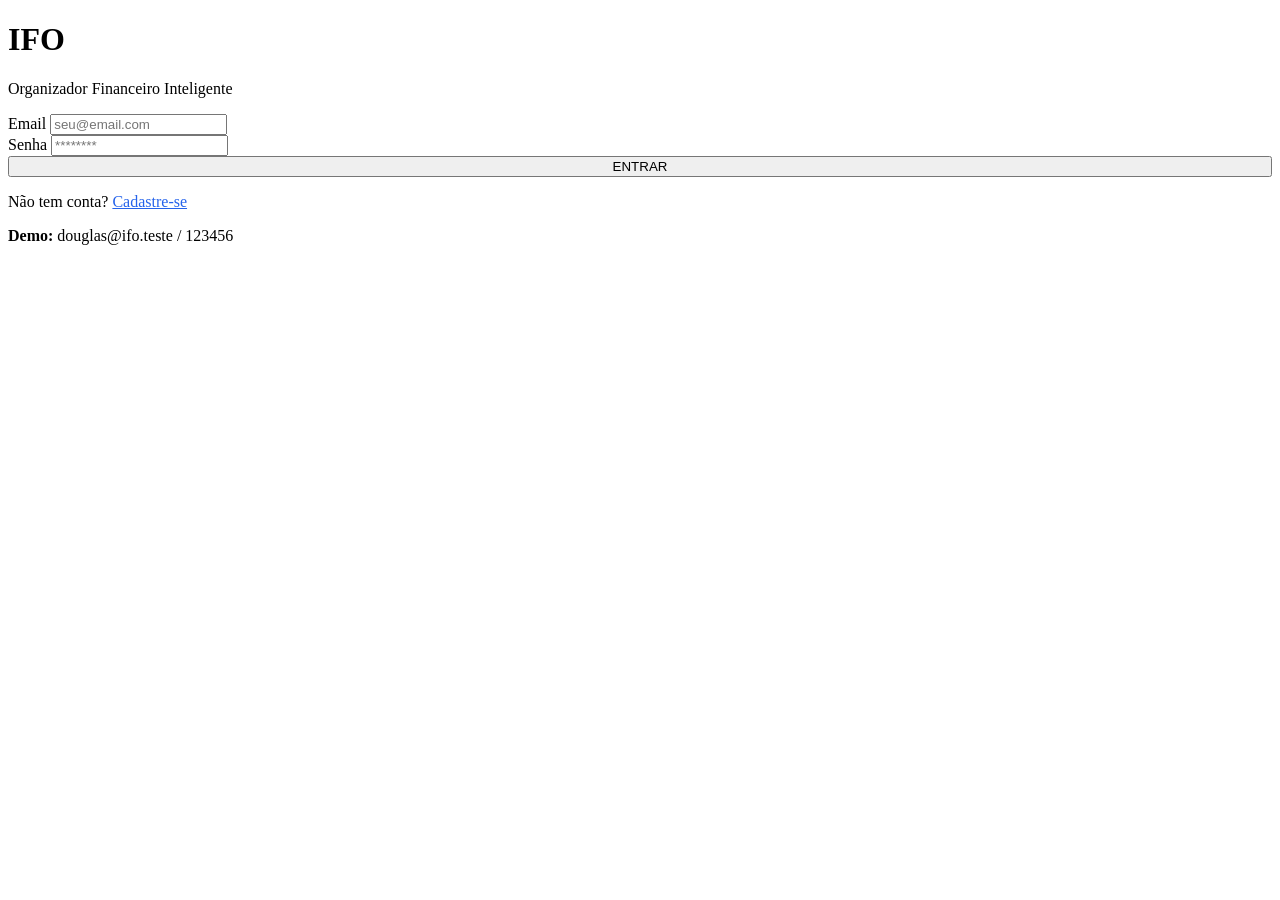
==== frontend/index.html @ 8661c63c "Frontend completo IFO - Sprint 02" ====
<!DOCTYPE html>
<html lang="pt-BR">
<head>
    <meta charset="UTF-8">
    <meta name="viewport" content="width=device-width, initial-scale=1.0">
    <title>IFO - Login</title>
    <link rel="stylesheet" href="css/estilo.css">
</head>
<body>
    <div class="login-container">
        <div class="login-box">
            <h1>IFO</h1>
            <p>Organizador Financeiro Inteligente</p>
            
            <form id="form-login">
                <div class="form-group">
                    <label for="email">Email</label>
                    <input type="email" id="email" class="form-control" placeholder="seu@email.com" required>
                </div>
                
                <div class="form-group">
                    <label for="senha">Senha</label>
                    <input type="password" id="senha" class="form-control" placeholder="********" required>
                </div>
                
                <button type="submit" class="btn btn-primary" style="width: 100%;">ENTRAR</button>
            </form>
            
            <p class="mt-3 text-center">
                Não tem conta? <a href="#" style="color: #2563EB;">Cadastre-se</a>
            </p>
            
            <div class="alert alert-info mt-3">
                <strong>Demo:</strong> douglas@ifo.teste / 123456
            </div>
        </div>
    </div>

    <script src="js/app.js"></script>
    <script>
        document.getElementById("form-login").addEventListener("submit", function(e) {
            e.preventDefault();
            // Simula login - na Sprint 2 será integrado com backend
            window.location.href = "dashboard.html";
        });
    </script>
</body>
</html>
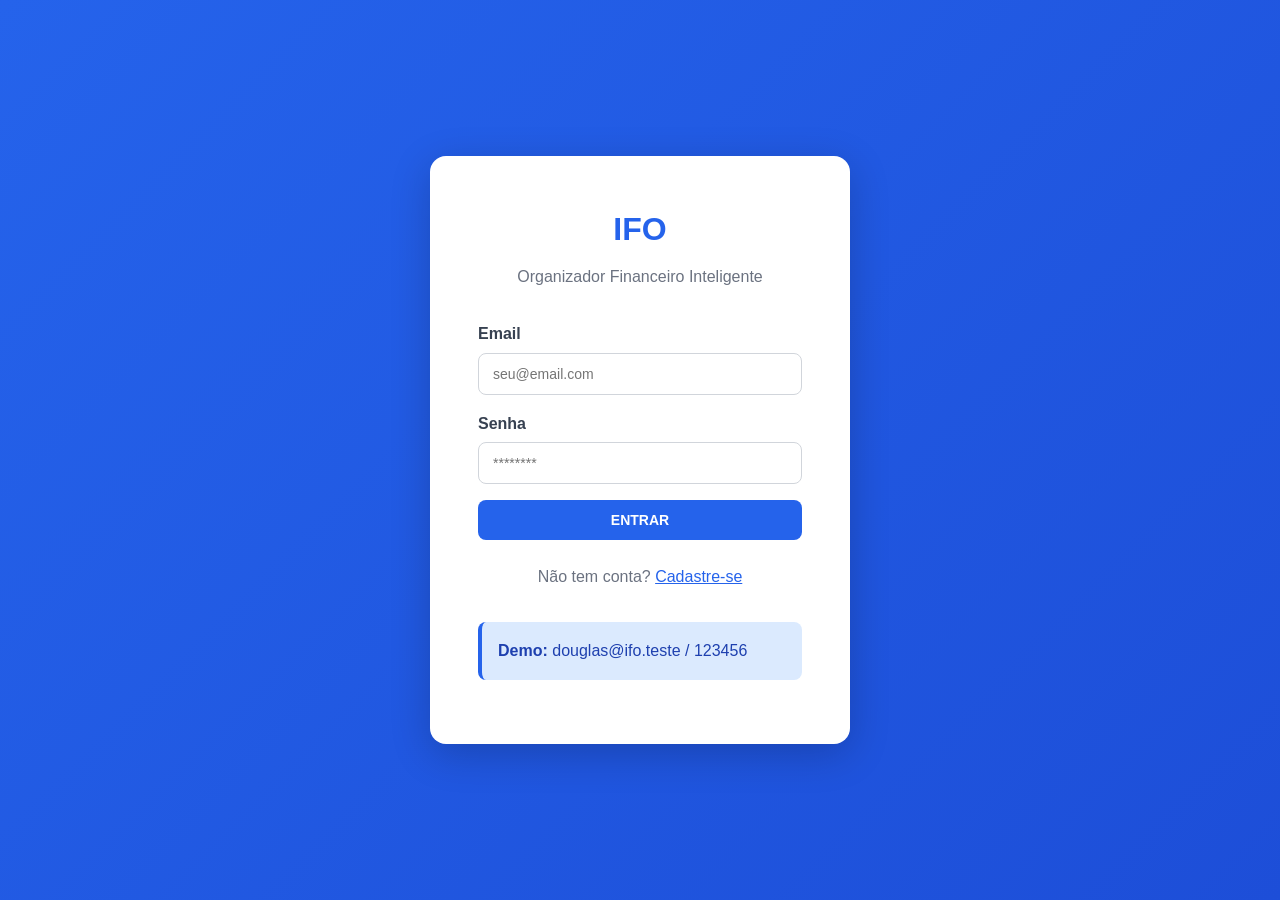
==== commit 3c8248ee: "Correção de caminhos com diretório anterior" ====
--- a/frontend/index.html
+++ b/frontend/index.html
@@ -1,48 +1,65 @@
-<!DOCTYPE html>
+<!doctype html>
 <html lang="pt-BR">
-<head>
-    <meta charset="UTF-8">
-    <meta name="viewport" content="width=device-width, initial-scale=1.0">
+  <head>
+    <meta charset="UTF-8" />
+    <meta name="viewport" content="width=device-width, initial-scale=1.0" />
     <title>IFO - Login</title>
-    <link rel="stylesheet" href="css/estilo.css">
-</head>
-<body>
+    <link rel="stylesheet" href="../frontend/CSS/estilo.css" />
+  </head>
+  <body>
     <div class="login-container">
-        <div class="login-box">
-            <h1>IFO</h1>
-            <p>Organizador Financeiro Inteligente</p>
-            
-            <form id="form-login">
-                <div class="form-group">
-                    <label for="email">Email</label>
-                    <input type="email" id="email" class="form-control" placeholder="seu@email.com" required>
-                </div>
-                
-                <div class="form-group">
-                    <label for="senha">Senha</label>
-                    <input type="password" id="senha" class="form-control" placeholder="********" required>
-                </div>
-                
-                <button type="submit" class="btn btn-primary" style="width: 100%;">ENTRAR</button>
-            </form>
-            
-            <p class="mt-3 text-center">
-                Não tem conta? <a href="#" style="color: #2563EB;">Cadastre-se</a>
-            </p>
-            
-            <div class="alert alert-info mt-3">
-                <strong>Demo:</strong> douglas@ifo.teste / 123456
-            </div>
+      <div class="login-box">
+        <h1>IFO</h1>
+        <p>Organizador Financeiro Inteligente</p>
+
+        <form id="form-login">
+          <div class="form-group">
+            <label for="email">Email</label>
+            <input
+              type="email"
+              id="email"
+              class="form-control"
+              placeholder="seu@email.com"
+              required
+            />
+          </div>
+
+          <div class="form-group">
+            <label for="senha">Senha</label>
+            <input
+              type="password"
+              id="senha"
+              class="form-control"
+              placeholder="********"
+              required
+            />
+          </div>
+
+          <button type="submit" class="btn btn-primary" style="width: 100%">
+            ENTRAR
+          </button>
+        </form>
+
+        <p class="mt-3 text-center">
+          Não tem conta?
+          <a href="cadastro.html" style="color: #2563eb">Cadastre-se</a>
+        </p>
+
+        <div class="alert alert-info mt-3">
+          <strong>Demo:</strong> douglas@ifo.teste / 123456
         </div>
+      </div>
     </div>
 
-    <script src="js/app.js"></script>
+    <script src="../frontend/js/app.js"></script>
     <script>
-        document.getElementById("form-login").addEventListener("submit", function(e) {
-            e.preventDefault();
-            // Simula login - na Sprint 2 será integrado com backend
-            window.location.href = "dashboard.html";
+      document
+        .getElementById("form-login")
+        .addEventListener("submit", function (e) {
+          e.preventDefault();
+          // Simula login - na Sprint 2 será integrado com backend
+          window.location.href = "dashboard.html";
         });
     </script>
-</body>
-</html>+  </body>
+</html>
--- a/frontend/CSS/estilo.css
+++ b/frontend/CSS/estilo.css
@@ -0,0 +1,456 @@
+/* ============================================
+   IFO - Estilos Globais
+   ============================================ */
+
+* {
+    margin: 0;
+    padding: 0;
+    box-sizing: border-box;
+    font-family: 'Segoe UI', Tahoma, Geneva, Verdana, sans-serif;
+}
+
+body {
+    background-color: #F3F4F6;
+    color: #1F2937;
+    line-height: 1.6;
+}
+
+/* ============================================
+   HEADER / NAVEGAÇÃO
+   ============================================ */
+
+.header {
+    background: linear-gradient(135deg, #2563EB 0%, #1D4ED8 100%);
+    color: white;
+    padding: 16px 24px;
+    box-shadow: 0 2px 8px rgba(0,0,0,0.1);
+    position: sticky;
+    top: 0;
+    z-index: 100;
+}
+
+.navbar {
+    display: flex;
+    justify-content: space-between;
+    align-items: center;
+    max-width: 1200px;
+    margin: 0 auto;
+}
+
+.logo {
+    font-size: 28px;
+    font-weight: bold;
+    letter-spacing: 2px;
+}
+
+.menu {
+    display: flex;
+    list-style: none;
+    gap: 8px;
+}
+
+.menu a {
+    color: white;
+    text-decoration: none;
+    padding: 10px 18px;
+    border-radius: 8px;
+    transition: background 0.3s;
+    font-weight: 500;
+}
+
+.menu a:hover,
+.menu a.ativo {
+    background-color: rgba(255,255,255,0.2);
+}
+
+.usuario {
+    background: rgba(255,255,255,0.2);
+    padding: 8px 16px;
+    border-radius: 8px;
+    cursor: pointer;
+}
+
+/* ============================================
+   CONTAINER PRINCIPAL
+   ============================================ */
+
+.container {
+    max-width: 1200px;
+    margin: 24px auto;
+    padding: 0 24px;
+}
+
+/* ============================================
+   CARDS / CONTAINERS
+   ============================================ */
+
+.card {
+    background: white;
+    border-radius: 12px;
+    border: 1px solid #E5E7EB;
+    box-shadow: 0 1px 3px rgba(0,0,0,0.1);
+    padding: 24px;
+    margin-bottom: 24px;
+}
+
+.card h2,
+.card h3 {
+    margin-bottom: 16px;
+    color: #1F2937;
+}
+
+/* ============================================
+   GRID LAYOUTS
+   ============================================ */
+
+.grid-2 {
+    display: grid;
+    grid-template-columns: repeat(2, 1fr);
+    gap: 24px;
+    margin-bottom: 24px;
+}
+
+.grid-3 {
+    display: grid;
+    grid-template-columns: repeat(3, 1fr);
+    gap: 24px;
+    margin-bottom: 24px;
+}
+
+@media (max-width: 768px) {
+    .grid-2,
+    .grid-3 {
+        grid-template-columns: 1fr;
+    }
+}
+
+/* ============================================
+   SALDO E VALORES
+   ============================================ */
+
+.saldo .valor {
+    font-size: 42px;
+    font-weight: bold;
+    color: #2563EB;
+    margin: 16px 0;
+}
+
+.receita .valor {
+    color: #10B981;
+}
+
+.despesa .valor {
+    color: #EF4444;
+}
+
+/* ============================================
+   BOTÕES
+   ============================================ */
+
+.btn {
+    padding: 12px 24px;
+    border-radius: 8px;
+    border: none;
+    cursor: pointer;
+    font-weight: 600;
+    font-size: 14px;
+    transition: all 0.3s;
+    display: inline-block;
+    text-decoration: none;
+}
+
+.btn-primary {
+    background-color: #2563EB;
+    color: white;
+}
+
+.btn-primary:hover {
+    background-color: #1D4ED8;
+}
+
+.btn-success {
+    background-color: #10B981;
+    color: white;
+}
+
+.btn-success:hover {
+    background-color: #059669;
+}
+
+.btn-danger {
+    background-color: #EF4444;
+    color: white;
+}
+
+.btn-danger:hover {
+    background-color: #DC2626;
+}
+
+.btn-secondary {
+    background-color: #6B7280;
+    color: white;
+}
+
+.btn-secondary:hover {
+    background-color: #4B5563;
+}
+
+.btn-sm {
+    padding: 6px 12px;
+    font-size: 12px;
+}
+
+/* ============================================
+   FORMULÁRIOS
+   ============================================ */
+
+.form-group {
+    margin-bottom: 16px;
+}
+
+.form-group label {
+    display: block;
+    margin-bottom: 6px;
+    font-weight: 600;
+    color: #374151;
+}
+
+.form-control {
+    width: 100%;
+    padding: 12px 14px;
+    border: 1px solid #D1D5DB;
+    border-radius: 8px;
+    font-size: 14px;
+    transition: border-color 0.3s;
+}
+
+.form-control:focus {
+    outline: none;
+    border-color: #2563EB;
+    box-shadow: 0 0 0 3px rgba(37,99,235,0.1);
+}
+
+/* ============================================
+   TABELAS
+   ============================================ */
+
+.table {
+    width: 100%;
+    border-collapse: collapse;
+    background: white;
+}
+
+.table th,
+.table td {
+    padding: 14px;
+    text-align: left;
+    border-bottom: 1px solid #E5E7EB;
+}
+
+.table th {
+    background-color: #F9FAFB;
+    font-weight: 600;
+    color: #374151;
+}
+
+.table tr:hover {
+    background-color: #F9FAFB;
+}
+
+/* ============================================
+   BADGES / ETIQUETAS
+   ============================================ */
+
+.badge {
+    display: inline-block;
+    padding: 4px 10px;
+    border-radius: 20px;
+    font-size: 12px;
+    font-weight: 600;
+}
+
+.badge-receita {
+    background-color: #D1FAE5;
+    color: #065F46;
+}
+
+.badge-despesa {
+    background-color: #FEE2E2;
+    color: #991B1B;
+}
+
+.badge-success {
+    background-color: #10B981;
+    color: white;
+}
+
+.badge-warning {
+    background-color: #F59E0B;
+    color: white;
+}
+
+/* ============================================
+   LOGIN PAGE
+   ============================================ */
+
+.login-container {
+    display: flex;
+    justify-content: center;
+    align-items: center;
+    min-height: 100vh;
+    background: linear-gradient(135deg, #2563EB 0%, #1D4ED8 100%);
+}
+
+.login-box {
+    background: white;
+    padding: 48px;
+    border-radius: 16px;
+    box-shadow: 0 10px 40px rgba(0,0,0,0.2);
+    width: 100%;
+    max-width: 420px;
+}
+
+.login-box h1 {
+    text-align: center;
+    margin-bottom: 8px;
+    color: #2563EB;
+}
+
+.login-box p {
+    text-align: center;
+    color: #6B7280;
+    margin-bottom: 32px;
+}
+
+/* ============================================
+   PROGRESS BARS
+   ============================================ */
+
+.progress-container {
+    background-color: #E5E7EB;
+    border-radius: 10px;
+    height: 12px;
+    overflow: hidden;
+    margin: 12px 0;
+}
+
+.progress-bar {
+    height: 100%;
+    border-radius: 10px;
+    transition: width 0.5s;
+}
+
+.progress-green {
+    background: linear-gradient(90deg, #10B981, #059669);
+}
+
+.progress-yellow {
+    background: linear-gradient(90deg, #F59E0B, #D97706);
+}
+
+.progress-red {
+    background: linear-gradient(90deg, #EF4444, #DC2626);
+}
+
+.progress-blue {
+    background: linear-gradient(90deg, #2563EB, #1D4ED8);
+}
+
+/* ============================================
+   ALERTS
+   ============================================ */
+
+.alert {
+    padding: 16px;
+    border-radius: 8px;
+    margin-bottom: 16px;
+}
+
+.alert-success {
+    background-color: #D1FAE5;
+    color: #065F46;
+    border-left: 4px solid #10B981;
+}
+
+.alert-warning {
+    background-color: #FEF3C7;
+    color: #92400E;
+    border-left: 4px solid #F59E0B;
+}
+
+.alert-danger {
+    background-color: #FEE2E2;
+    color: #991B1B;
+    border-left: 4px solid #EF4444;
+}
+
+.alert-info {
+    background-color: #DBEAFE;
+    color: #1E40AF;
+    border-left: 4px solid #2563EB;
+}
+
+/* ============================================
+   FOOTER
+   ============================================ */
+
+.footer {
+    text-align: center;
+    padding: 24px;
+    color: #6B7280;
+    font-size: 14px;
+    margin-top: 48px;
+}
+
+/* ============================================
+   UTILITÁRIOS
+   ============================================ */
+
+.text-center {
+    text-align: center;
+}
+
+.text-right {
+    text-align: right;
+}
+
+.mt-1 { margin-top: 8px; }
+.mt-2 { margin-top: 16px; }
+.mt-3 { margin-top: 24px; }
+.mb-1 { margin-bottom: 8px; }
+.mb-2 { margin-bottom: 16px; }
+.mb-3 { margin-bottom: 24px; }
+
+.flex {
+    display: flex;
+    justify-content: space-between;
+    align-items: center;
+}
+
+/* ============================================
+   RESPONSIVO
+   ============================================ */
+
+@media (max-width: 768px) {
+    .navbar {
+        flex-direction: column;
+        gap: 16px;
+    }
+
+    .menu {
+        flex-wrap: wrap;
+        justify-content: center;
+    }
+
+    .container {
+        padding: 0 16px;
+    }
+
+    .card {
+        padding: 16px;
+    }
+
+    .saldo .valor {
+        font-size: 32px;
+    }
+}
